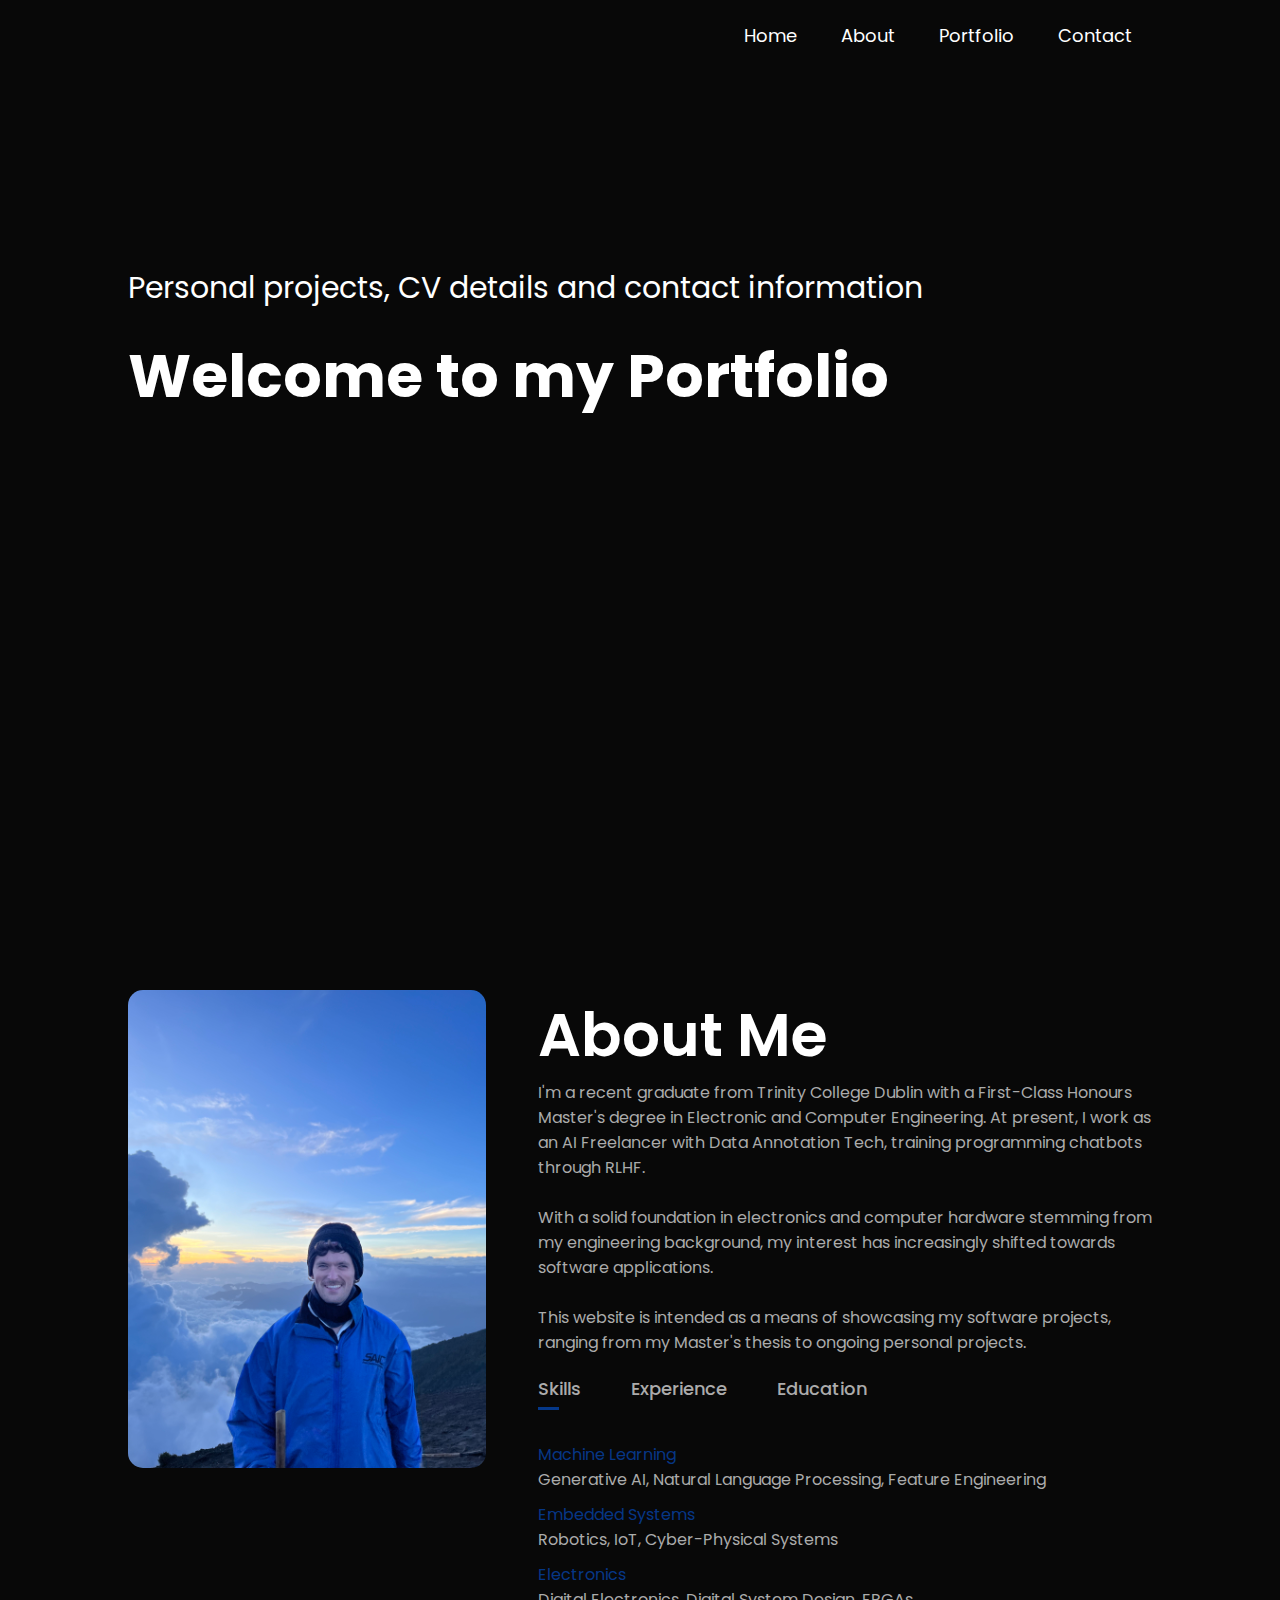
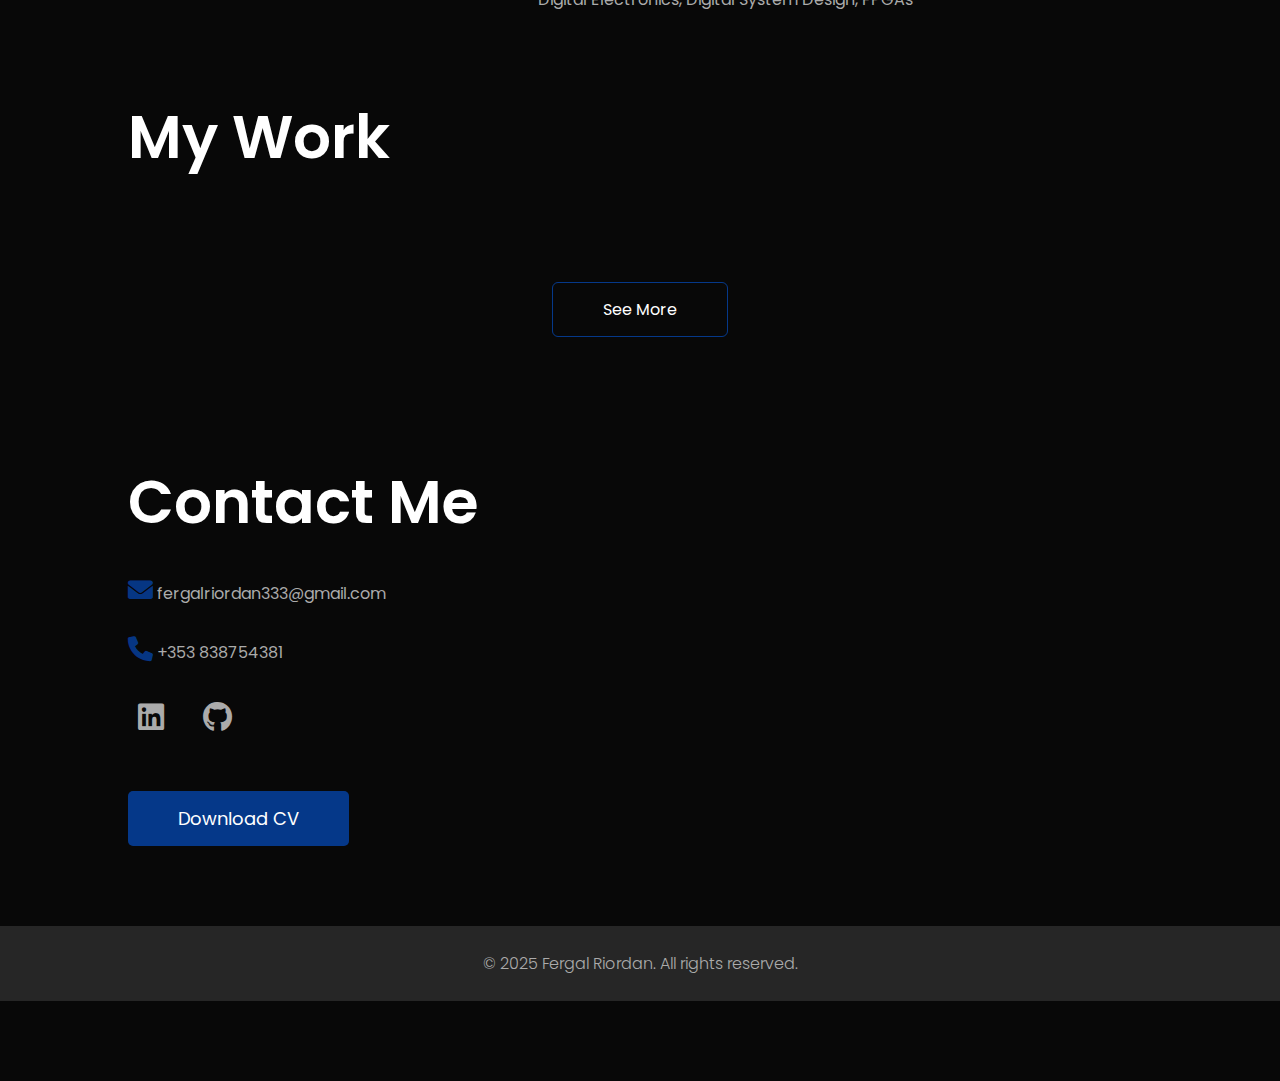
==== index.html @ 9efcb5c0 "First project page implemented" ====
<!DOCTYPE html>
<html lang="en">
  <head>
    <meta charset="UTF-8" />
    <meta name="viewport" content="width=device-width, initial-scale=1.0" />
    <title>Portfolio Website</title>
    <link rel="stylesheet" href="/css/styles.css" />
    <link rel="stylesheet" href="https://cdnjs.cloudflare.com/ajax/libs/font-awesome/6.0.0/css/all.min.css">
    <script src="/js/scripts.js" defer></script>
    <link rel="preconnect" href="https://fonts.googleapis.com">
    <link rel="preconnect" href="https://fonts.gstatic.com" crossorigin>
    <link href="https://fonts.googleapis.com/css2?family=Poppins:ital,wght@0,100;0,200;0,300;0,400;0,500;0,600;0,700;0,800;0,900;1,100;1,200;1,300;1,400;1,500;1,600;1,700;1,800;1,900&display=swap" rel="stylesheet">
  </head>
  <body>
    <div id="header">
      <div class="container">
        <nav>
          <img
            src="/assets/images/logo.png"
            alt="Logo Image of Initials, F.R."
            class="logo"
          />
          <ul id="sidemenu">
            <li><a href="#header">Home</a></li>
            <li><a href="#about">About</a></li>
            <li><a href="#portfolio">Portfolio</a></li>
            <li><a href="#contact">Contact</a></li>
            <i class="fa-solid fa-circle-xmark" onclick="closemenu()"></i>
          </ul>
          <i class="fa-solid fa-bars" onclick="openmenu()"></i>
        </nav>
        <div class="header-text">
          <p>Personal projects, CV details and contact information</p>
          <h1>Welcome to my Portfolio</h1>
        </div>
      </div>
    </div>
    <!----------------about------------------>
    <div id="about">
      <div class="container">
        <div class="row">
        <div class="about-col-1">
          <img src="/assets/images/profile-photo.jpeg" alt="">
        </div>
        <div class="about-col-2">  
          <h1 class="sub-title">About Me</h1>
          <p>I'm a recent graduate from Trinity College Dublin with a First-Class Honours Master's degree in Electronic and Computer Engineering. At present, I work as an AI Freelancer with Data Annotation Tech, training programming chatbots through RLHF.</p>
          <p><br>With a solid foundation in electronics and computer hardware stemming from my engineering background, my interest has increasingly shifted towards software applications.</p>
          <p><br>This website is intended as a means of showcasing my software projects, ranging from my Master's thesis to ongoing personal projects.</p>
          <div class="tab-titles">
            <p class="tab-links active-link" onclick="opentab('skills')">Skills</p>
            <p class="tab-links" onclick="opentab('experience')">Experience</p>
            <p class="tab-links" onclick="opentab('education')">Education</p>
          </div>
          <div class="tab-contents active-tab" id="skills">
            <ul>
              <li><span>Machine Learning</span><br>Generative AI, Natural Language Processing, Feature Engineering</li>
              <li><span>Embedded Systems</span><br>Robotics, IoT, Cyber-Physical Systems</li>
              <li><span>Electronics</span><br>Digital Electronics, Digital System Design, FPGAs</li>
            </ul>
          </div>
          <div class="tab-contents" id="experience">
            <ul>
              <li><span>Sep 2023 - Current</span><br><span class="company">Data Annotation Tech, Remote </span><br>Training LLM-based chatbots for advanced programming and data science tasks through RLHF</li>
              <li><span>Oct 2022 - May 2023</span><br><span class="company">Control Team, Formula Trinity Autonomous (University Club)</span><br>Implementing control algorithms for a self-driving vehicle to compete in international FS-AI competitions.</li>
            </ul>
          </div>
          <div class="tab-contents" id="education">
            <ul>
              <li><span>2023 - 2024</span><br><span class="company">Trinity College Dublin</span><br><span class="course">MAI in Electronic & Computer Engineering</span><br>First-Class Honours (80%)</li>
              <li><span>2019 - 2023</span><br><span class="company">Trinity College Dublin</span><br><span class="course">BAI in Electronic & Computer Engineering</span><br>First-Class Honours (72%)</li>
              <li><span>2013 - 2019</span><br><span class="company">Christian Brothers College Cork</span><br><span class="course">Leaving Certificate</span><br>Top 0.1% Nationally: 625 points (7H1s, 1H2)</li>
            </ul>
          </div>
        </div>
      </div>
    </div>
    <!----------------portfolio------------------>
    <div id="portfolio">
      <div class="container">
        <h1 class="sub-title">My Work</h1>
        <div class="work-list">
          <!---Existing work items-->
          <div class="work">
            <img src="/assets/images/work-1.png" alt="">
            <div class="layer">
              <h3>CycleGAN for Day-to-Night Image Translation</h3>
              <p>My Master's thesis focused on deep learning for day-to-night image translation and synthetic time-lapse generation.</p>
              <a href="/projects/cyclegan.html"><i class="fa-solid fa-arrow-up-right-from-square"></i></a>
            </div>
          </div>
          <div class="work">
            <img src="/assets/images/work-2.png" alt="">
            <div class="layer">
              <h3>PartyBot IoT Device</h3>
              <p>An IoT project completed as part of my Master's programme, building a prototype of an IoT device for party games and interactive language learning.</p>
              <a href="/projects/partybot.html"><i class="fa-solid fa-arrow-up-right-from-square"></i></a>
            </div>
          </div>
          <div class="work">
            <img src="/assets/images/work-5.PNG" alt="">
            <div class="layer">
              <h3>Analysis of a Video of a Draughts Game</h3>
              <p>A computer vision project focusing on the analysis of a video of a draughts game using OpenCV and C++.</p>
              <a href="/projects/draughts.html"><i class="fa-solid fa-arrow-up-right-from-square"></i></a>
            </div>
          </div>
          <div class="work hidden">
            <img src="/assets/images/work-3.JPG" alt="">
            <div class="layer">
              <h3>Photography Website</h3>
              <p>An ongoing personal project developing a website to showcase my photography.</p>
              <a href="/projects/photography.html"><i class="fa-solid fa-arrow-up-right-from-square"></i></a>
            </div>
          </div>
          <div class="work hidden">
            <img src="/assets/images/work-4.PNG" alt="">
            <div class="layer">
              <h3>DeepSeek Project</h3>
              <p>An ongoing personal project working with the DeepSeek model.</p>
              <a href="/projects/deepseek.html"><i class="fa-solid fa-arrow-up-right-from-square"></i></a>
            </div>
          </div>
        </div>
        <a href="#" class="btn" id="toggleWork">See More</a>
      </div>
    </div>
    <!-----------------contact------------------->
    <div id="contact">
      <div class="container">
        <div class="row">
          <div class="contact">
            <h1 class="sub-title">Contact Me</h1>
            <p><i class="fa-solid fa-envelope"></i> fergalriordan333@gmail.com</p>
            <p><i class="fa-solid fa-phone"></i> +353 838754381</p>
            <div class="social-icons">
              <a href="https://www.linkedin.com/in/fergal-riordan/"><i class="fa-brands fa-linkedin"></i></a>
              <a href="https://github.com/fergalriordan"><i class="fa-brands fa-github"></i></a>
            </div>
          </div>
        </div>
        <a href="/assets/documents/CV.pdf" download class="btn btn-blue">Download CV</a>
      </div>
    </div>
    <!---------------copyright------------------->
    <div class="copyright">
      <p>&copy; 2025 Fergal Riordan. All rights reserved.</p>
    </div>

  </body>
</html>
---- css/styles.css ----
:root {
  --primary-color: #0464ff86;
  --background-color: #080808;
  --text-color: #fff;
  --muted-text: #ababab;
}

*{
  margin: 0;
  padding: 0;
  font-family: 'Poppins', 'sans-serif';
  box-sizing: border-box;
}
html{
  scroll-behavior: smooth;
}
body{
  background: var(--background-color);
  color: var(--text-color);
}

#header{
  width: 100%;
  height: 100vh;
  background-image: url('/assets/images/background.jpg');
  background-size: cover;
  background-position: center;
}

.container{
  padding: 10px 10%;
}

nav{
  display: flex;
  align-items: center;
  justify-content: space-between;
  flex-wrap: wrap;
}

.logo {
  visibility: hidden;
  width: 50px; /* adjust as needed */
  height: 50px; /* maintain aspect ratio */
}

nav ul li{
  display: inline-block;
  list-style: none;
  margin: 10px 20px;
}

nav ul li a{
  color: var(--text-color);
  text-decoration: none;
  font-size: 18px;
  position: relative;
}

nav ul li a::after{
  content: '';
  width: 0;
  height: 3px;
  background: var(--primary-color);
  position: absolute;
  left: 0;
  bottom: -6px;
  transition: 0.5s;
}

nav ul li a:hover::after{
  width: 100%;
}

.header-text{
  margin-top: 20%;
  font-size: 30px;
}

.header-text h1{
  font-size: 60px;
  margin-top: 20px;
}

/*-----------------about-----------------*/

#about{
  padding: 80px 0;
  color: var(--muted-text);
}

.row{
  display: flex;
  justify-content: space-between;
  flex-wrap: wrap;
}

.about-col-1{
  flex-basis: 35%;
}

.about-col-1 img{
  width: 100%;
  border-radius: 15px;
}

.about-col-2{
  flex-basis: 60%;
}

.sub-title{
  font-size: 60px;
  font-weight: 600;
  color: var(--text-color);
}

.tab-titles{
  display: flex;
  margin: 20px 0 40px;
}

.tab-links{
  margin-right: 50px;
  font-size: 18px;
  font-weight: 500;
  cursor: pointer;
  position: relative;
}

.tab-links::after{
  content: '';
  width: 0;
  height: 3px;
  background: var(--primary-color);
  position: absolute;
  left: 0;
  bottom: -8px;
  transition: 0.5s;
}

.tab-links.active-link::after{
  width: 50%;
}

.tab-contents ul li{
  list-style: none;
  margin: 10px 0;
}

.tab-contents ul li span{
  color: var(--primary-color);
}

.tab-contents ul li span.company{
  color: gray;
}

.tab-contents ul li span.course{
  color: var(--muted-text);
  font-weight: bold;
}

.tab-contents{
  display: none;
}

.tab-contents.active-tab{
  display: block;
}

/*-----------------portfolio-----------------*/

#portfolio{
  padding: 50px 0;
}

.work-list{
  display: grid;
  grid-template-columns: repeat(auto-fit, minmax(300px, 1fr));
  grid-gap: 40px;
  margin-top: 50px;
}

@media (max-width: 1200px) {
  .work-list {
    grid-template-columns: repeat(auto-fit, minmax(280px, 1fr));
  }
}

@media (max-width: 800px) {
  .work-list {
    grid-template-columns: 1fr;
  }
}

.work{
  border-radius: 10px;
  position: relative;
  overflow: hidden;
}

.work img{
  width: 100%;
  border-radius: 10px;
  display: block;
  transition: transform 0.5s;
}

.layer{
  width: 100%;
  height: 0;
  background: linear-gradient(rgba(0,0,0,0.6), var(--primary-color));
  border-radius: 10px;
  position: absolute;
  left: 0;
  bottom: 0;
  overflow: hidden;
  display: flex;
  align-items: center;
  justify-content: center;
  flex-direction: column;
  padding: 0 40px;
  text-align: center;
  font-size: 14px;
  transition: height 0.5s;
}

.layer h3{
  font-weight: 500;
  margin-bottom: 20px;
}

.layer a{
  margin-top: 20px;
  color: var(--primary-color);
  text-decoration: none;
  font-size: 18px;
  line-height: 60px;
  background: #fff;
  width: 60px;
  height: 60px;
  border-radius: 50%;
  text-align: center;
}

.work:hover img{
  transform: scale(1.1);
}

.work:hover .layer{
  height: 100%;
}

.hidden {
  display: none;
}

.btn{
  display: block;
  margin: 50px auto;
  width: fit-content;
  border: 1px solid var(--primary-color);
  padding: 14px 50px;
  border-radius: 6px;
  text-decoration: none;
  color: #fff;
  transition: 0.5s;
}

.btn:hover{
  background: var(--primary-color);
}

/*------------contact-------------*/

.contact{
  flex-basis: 100%;
}

.contact p{
  margin-top: 30px;
}

.contact p i{
  color: var(--primary-color);
  margin-right: 15 px;
  font-size: 25px;
}

.social-icons{
  margin-top: 30px;
}

.social-icons a{
  text-decoration: none;
  font-size: 30px;
  margin-right: 15px;
  color: #ababab;
  display: inline-block;
  transition: transform(0.5s);
  padding: 0 10px;
  border-radius: 50%;
}

.social-icons a:hover{
  color: var(--primary-color);
  transform: translateY(-5px);
}

.btn-blue {
  display: inline-block;
  font-size: 18px;
  color: white;
  background: var(--primary-color);
  border: none;
  border-radius: 5px;
  text-decoration: none;
  transition: 0.3s ease-in-out;
}

.btn-blue:hover {
  background: #0464ff;
}

/*----------copyright-------------*/

.copyright{
  width: 100%;
  text-align: center;
  padding: 25px 0;
  background: #262626;
  font-weight: 300;
  margin-top: 20px;
}

/*------projects------*/

/* Navigation bar styling */
.project-nav {
  display: flex;
  justify-content: space-between;
  align-items: center;
  background: var(--background-color);
  padding: 10px;
  border-bottom: 1px solid var(--primary-color);
  position: sticky;
  top: 0;
  z-index: 1000;
}
.project-nav .nav-left,
.project-nav .nav-right {
  display: flex;
  align-items: center;
}
.project-nav .nav-right a {
  margin-left: 15px;
}
.project-nav .btn {
  padding: 15px 15px; /* Reduce vertical and horizontal padding */
  font-size: 0.9em; /* Optionally, make the text a bit smaller */
  margin: 0 5px; /* Reduce the margin between buttons */
}

figure img {
  max-width: 100%; /* Change this value as needed to make images smaller */
  display: block;
  margin: 0 auto;
}

/* Style the captions */
figcaption {
  text-align: center;
  font-size: 0.9em; /* Smaller font size */
  color: #ababab;  /* Gray color matching your muted text */
  margin-top: 5px;
}


/*-----css for small screen------*/

nav .fa-solid{
  display: none;
}

@media only screen and (max-width: 600px){
  #header{
    background-image: url(/assets/images/background.JPG);
  }
  
  .header-text{
    margin-top: 100%;
    font-size: 16px;
  }

  .header-text h1{
    font-size: 30px;
  }

  nav .fa-solid{
    display: block;
    font-size: 25px;
  }

  nav ul{
    background: var(--primary-color);
    position: fixed;
    top: 0;
    right: -200;
    width: 200px;
    height: 100vh;
    padding-top: 50px;
    z-index: 2;
    transition: right 0.5s;
  }

  nav ul li{
    display: block;
    margin: 25px;
  }

  nav ul .fa-solid{
    position: absolute;
    top: 25px;
    left: 25px;
    cursor: pointer;
  }

  .sub-title{
    font-size: 40px;
  }

  .about-col-1, .about-col-2{
    flex-basis: 100%;
  }

  .about-col-1{
    margin-bottom: 30px;
  }

  .about-col-2{
    font-size: 14px;
  }

  .tab-links{
    font-size: 16px;
    margin-right: 20px;
  }

  .copyright{
    font-size: 14px;
  }
  
}
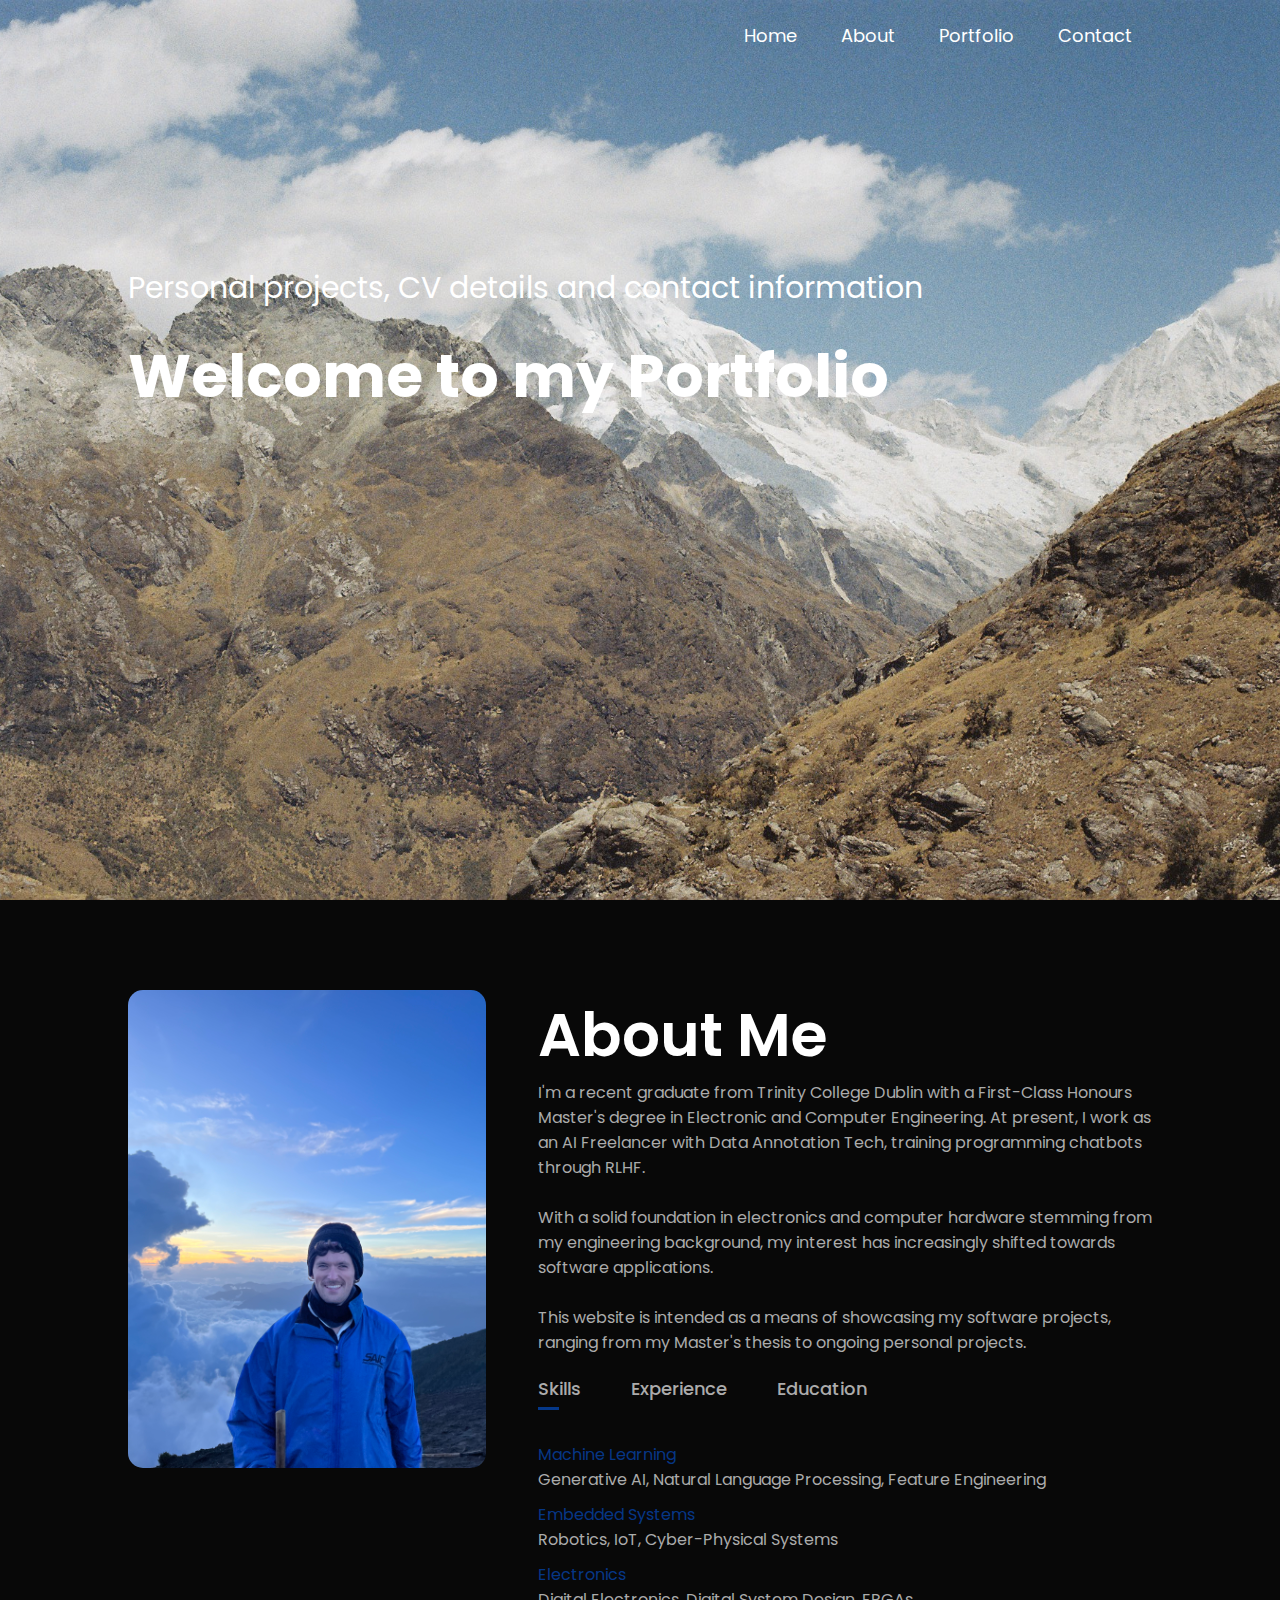
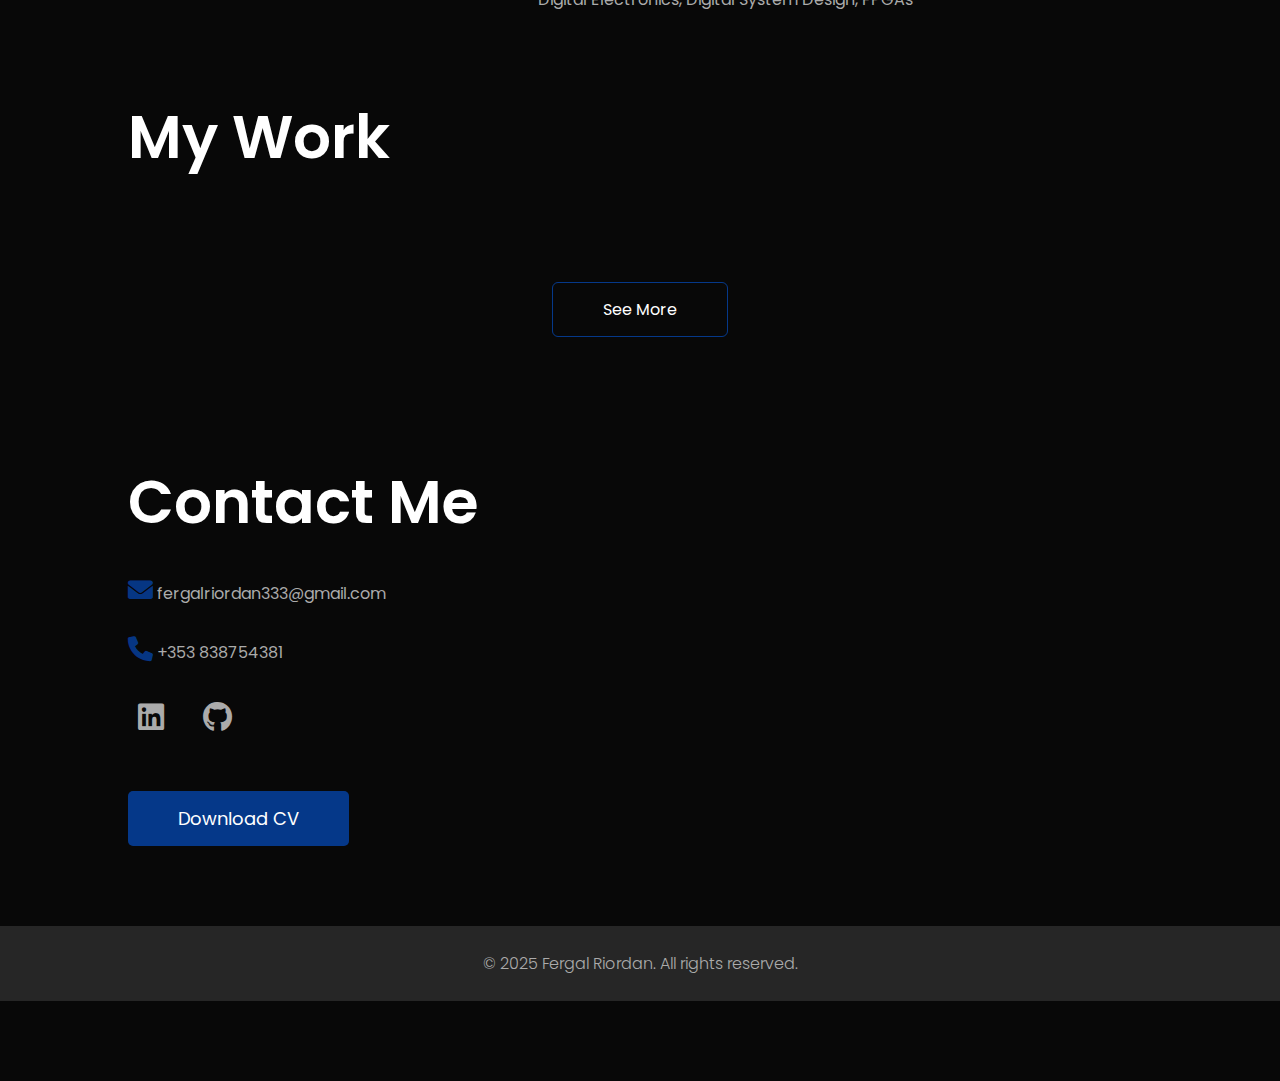
==== commit 02383031: "Attempt at fixing background image not renderin issue" ====
--- a/index.html
+++ b/index.html
@@ -3,7 +3,7 @@
   <head>
     <meta charset="UTF-8" />
     <meta name="viewport" content="width=device-width, initial-scale=1.0" />
-    <title>Portfolio Website</title>
+    <title>Fergal Riordan Portfolio</title>
     <link rel="stylesheet" href="/css/styles.css" />
     <link rel="stylesheet" href="https://cdnjs.cloudflare.com/ajax/libs/font-awesome/6.0.0/css/all.min.css">
     <script src="/js/scripts.js" defer></script>
@@ -61,7 +61,7 @@
           </div>
           <div class="tab-contents" id="experience">
             <ul>
-              <li><span>Sep 2023 - Current</span><br><span class="company">Data Annotation Tech, Remote </span><br>Training LLM-based chatbots for advanced programming and data science tasks through RLHF</li>
+              <li><span>Sep 2023 - Current</span><br><span class="company">Data Annotation Tech, Remote </span><br>Training LLM-based chatbots for advanced programming and data science tasks through RLHF.</li>
               <li><span>Oct 2022 - May 2023</span><br><span class="company">Control Team, Formula Trinity Autonomous (University Club)</span><br>Implementing control algorithms for a self-driving vehicle to compete in international FS-AI competitions.</li>
             </ul>
           </div>
--- a/css/styles.css
+++ b/css/styles.css
@@ -22,7 +22,7 @@
 #header{
   width: 100%;
   height: 100vh;
-  background-image: url('/assets/images/background.jpg');
+  background-image: url('/assets/images/background.JPG');
   background-size: cover;
   background-position: center;
 }
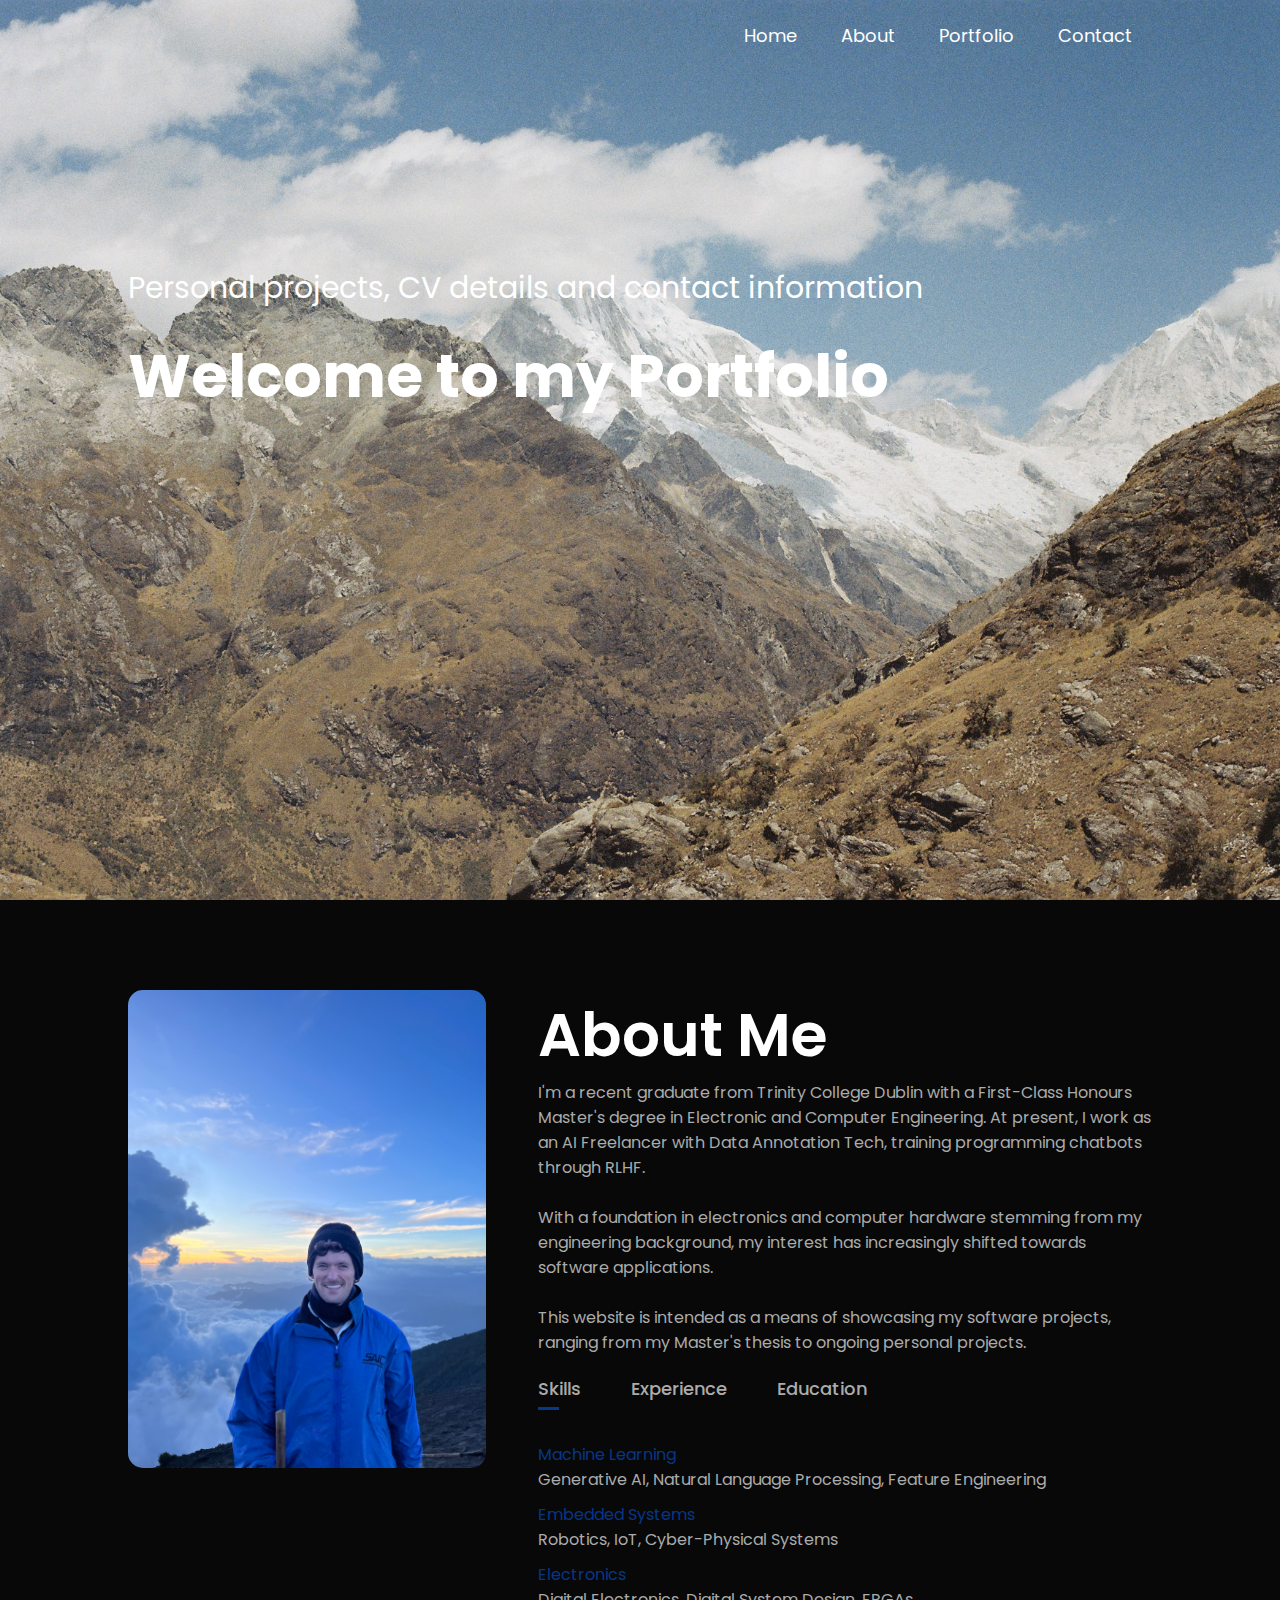
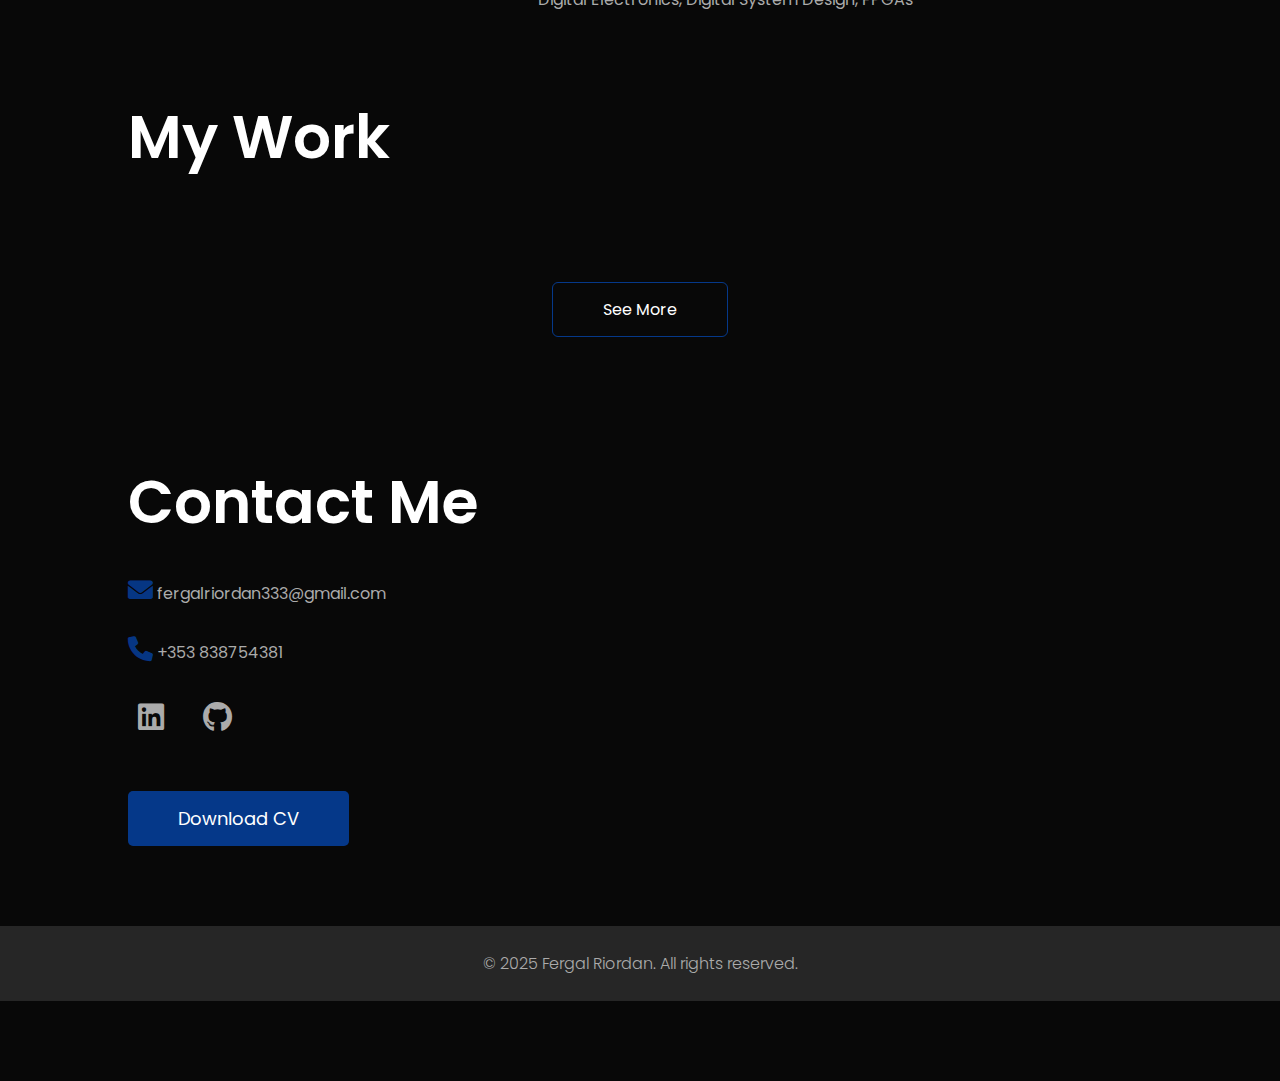
==== commit f139e4d3: "Fixed minor issue in home page" ====
--- a/index.html
+++ b/index.html
@@ -45,7 +45,7 @@
         <div class="about-col-2">  
           <h1 class="sub-title">About Me</h1>
           <p>I'm a recent graduate from Trinity College Dublin with a First-Class Honours Master's degree in Electronic and Computer Engineering. At present, I work as an AI Freelancer with Data Annotation Tech, training programming chatbots through RLHF.</p>
-          <p><br>With a solid foundation in electronics and computer hardware stemming from my engineering background, my interest has increasingly shifted towards software applications.</p>
+          <p><br>With a foundation in electronics and computer hardware stemming from my engineering background, my interest has increasingly shifted towards software applications.</p>
           <p><br>This website is intended as a means of showcasing my software projects, ranging from my Master's thesis to ongoing personal projects.</p>
           <div class="tab-titles">
             <p class="tab-links active-link" onclick="opentab('skills')">Skills</p>
@@ -117,7 +117,7 @@
             <img src="/assets/images/work-4.PNG" alt="">
             <div class="layer">
               <h3>DeepSeek Project</h3>
-              <p>An ongoing personal project working with the DeepSeek model.</p>
+              <p>An ongoing personal project automating web development using the DeepSeek API.</p>
               <a href="/projects/deepseek.html"><i class="fa-solid fa-arrow-up-right-from-square"></i></a>
             </div>
           </div>
